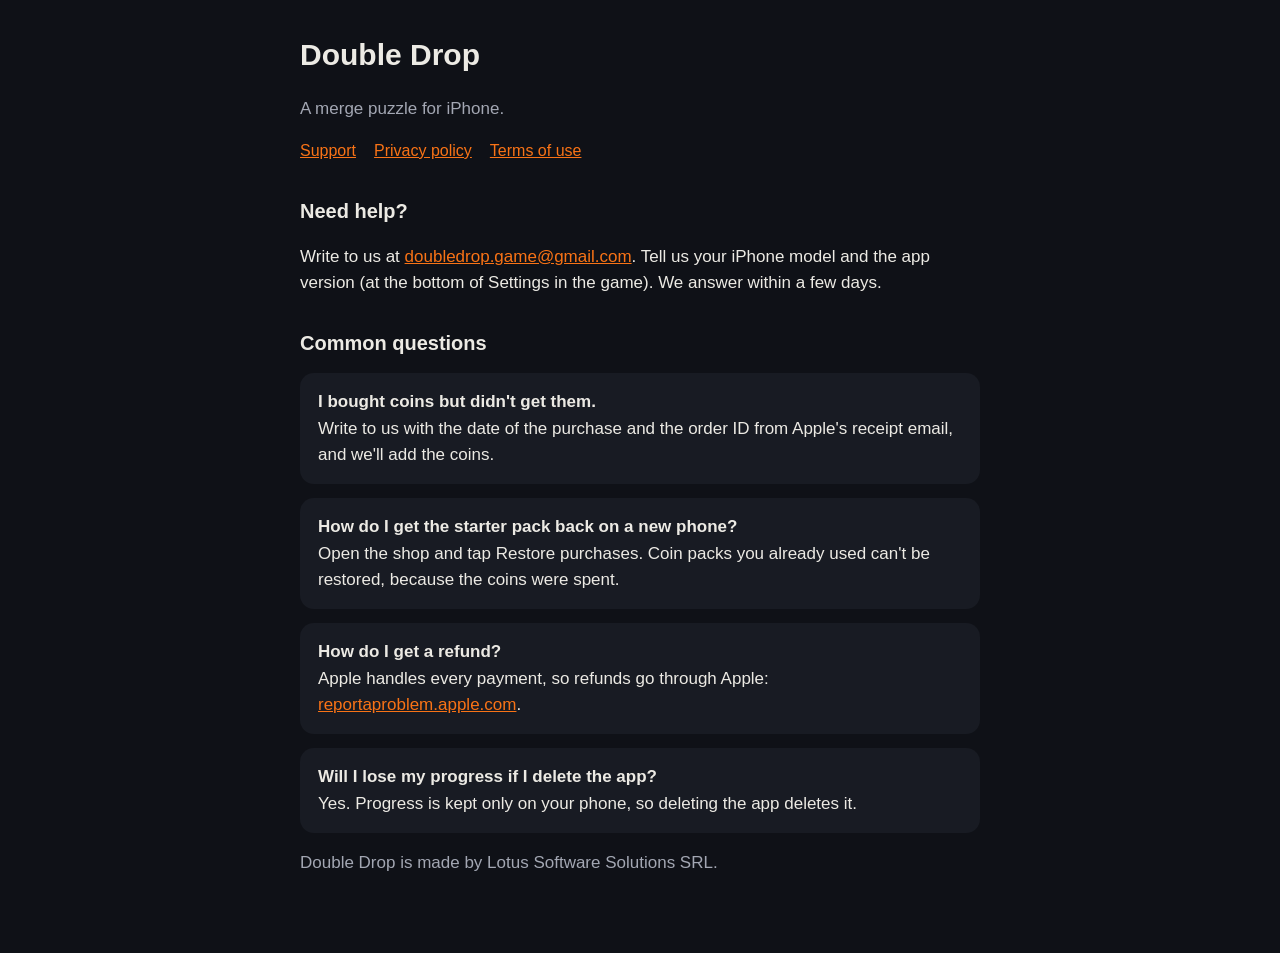
==== index.html @ e10a985d "Double Drop support, privacy and terms pages" ====
<!doctype html><html lang="en"><head><meta charset="utf-8"><meta name="viewport" content="width=device-width, initial-scale=1">
<title>Double Drop – Support</title><link rel="stylesheet" href="style.css"></head><body><main>
<h1>Double Drop</h1><p class="muted">A merge puzzle for iPhone.</p>
<nav><a href="./">Support</a><a href="privacy.html">Privacy policy</a><a href="terms.html">Terms of use</a></nav>
<h2>Need help?</h2>
<p>Write to us at <a href="mailto:doubledrop.game@gmail.com">doubledrop.game@gmail.com</a>. Tell us your iPhone model and the app version (at the bottom of Settings in the game). We answer within a few days.</p>
<h2>Common questions</h2>
<div class="card"><b>I bought coins but didn't get them.</b><br>Write to us with the date of the purchase and the order ID from Apple's receipt email, and we'll add the coins.</div>
<div class="card"><b>How do I get the starter pack back on a new phone?</b><br>Open the shop and tap Restore purchases. Coin packs you already used can't be restored, because the coins were spent.</div>
<div class="card"><b>How do I get a refund?</b><br>Apple handles every payment, so refunds go through Apple: <a href="https://reportaproblem.apple.com">reportaproblem.apple.com</a>.</div>
<div class="card"><b>Will I lose my progress if I delete the app?</b><br>Yes. Progress is kept only on your phone, so deleting the app deletes it.</div>
<p class="muted">Double Drop is made by Lotus Software Solutions SRL.</p>
</main></body></html>
---- style.css ----
:root { color-scheme: dark; --bg: #0f1117; --card: #181b23; --text: #eceae4; --muted: #a3a7b3; --accent: #f97316; }
* { box-sizing: border-box; }
body { margin: 0; background: var(--bg); color: var(--text); font: 17px/1.55 -apple-system, BlinkMacSystemFont, "Segoe UI", Roboto, sans-serif; padding: 32px 18px 60px; }
main { max-width: 680px; margin: 0 auto; }
h1 { font-size: 30px; margin: 0 0 4px; }
h2 { font-size: 20px; margin: 32px 0 8px; }
p, li { color: var(--text); }
.muted { color: var(--muted); }
a { color: var(--accent); }
nav { display: flex; gap: 18px; flex-wrap: wrap; margin: 0 0 28px; font-size: 16px; }
.card { background: var(--card); border-radius: 14px; padding: 16px 18px; margin: 14px 0; }
ul { padding-left: 22px; }
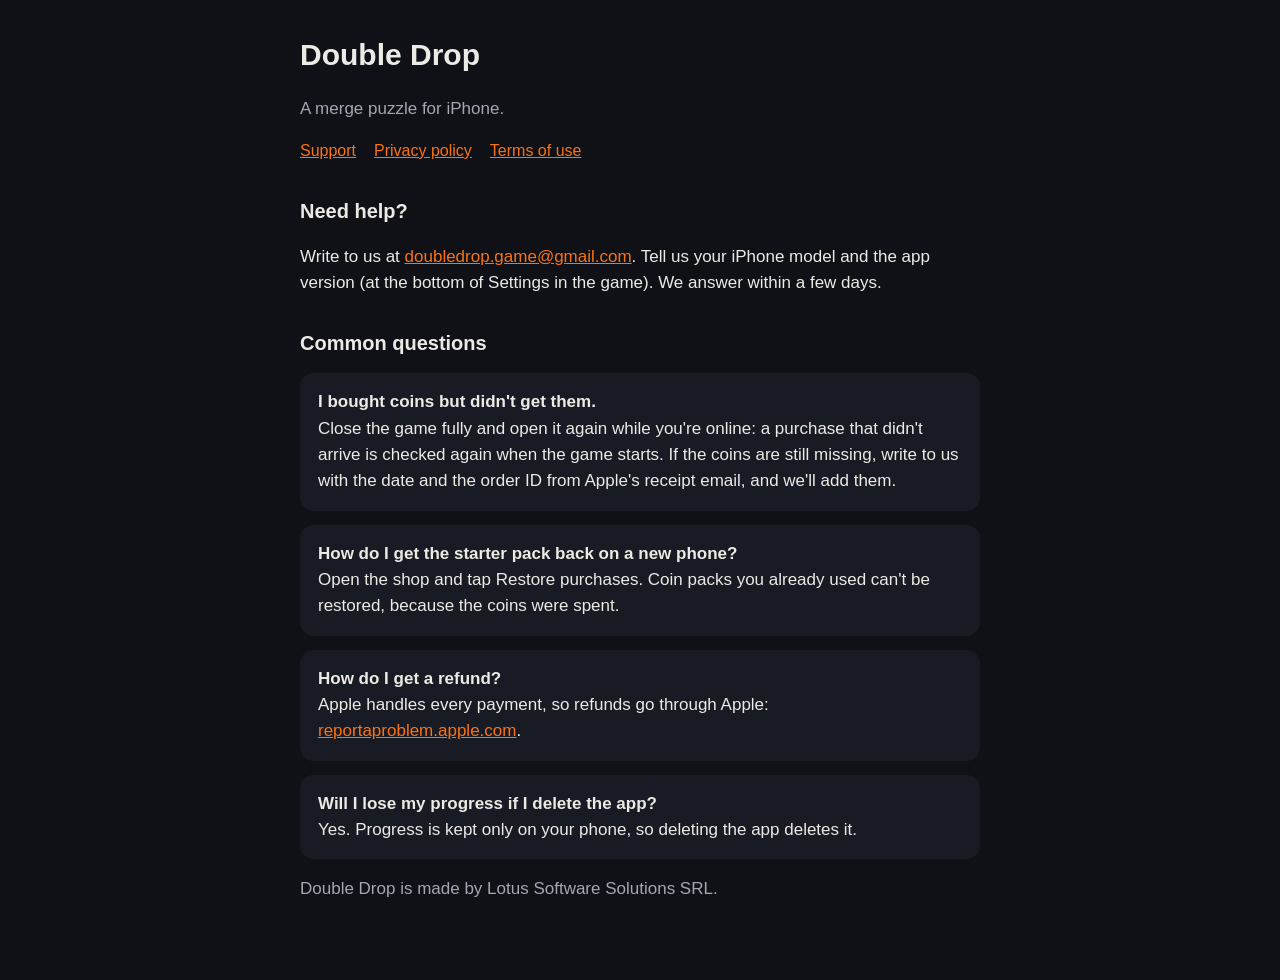
==== commit 250ce92e: "Support: reopening the game checks a missing purchase again" ====
--- a/index.html
+++ b/index.html
@@ -5,7 +5,7 @@
 <h2>Need help?</h2>
 <p>Write to us at <a href="mailto:doubledrop.game@gmail.com">doubledrop.game@gmail.com</a>. Tell us your iPhone model and the app version (at the bottom of Settings in the game). We answer within a few days.</p>
 <h2>Common questions</h2>
-<div class="card"><b>I bought coins but didn't get them.</b><br>Write to us with the date of the purchase and the order ID from Apple's receipt email, and we'll add the coins.</div>
+<div class="card"><b>I bought coins but didn't get them.</b><br>Close the game fully and open it again while you're online: a purchase that didn't arrive is checked again when the game starts. If the coins are still missing, write to us with the date and the order ID from Apple's receipt email, and we'll add them.</div>
 <div class="card"><b>How do I get the starter pack back on a new phone?</b><br>Open the shop and tap Restore purchases. Coin packs you already used can't be restored, because the coins were spent.</div>
 <div class="card"><b>How do I get a refund?</b><br>Apple handles every payment, so refunds go through Apple: <a href="https://reportaproblem.apple.com">reportaproblem.apple.com</a>.</div>
 <div class="card"><b>Will I lose my progress if I delete the app?</b><br>Yes. Progress is kept only on your phone, so deleting the app deletes it.</div>
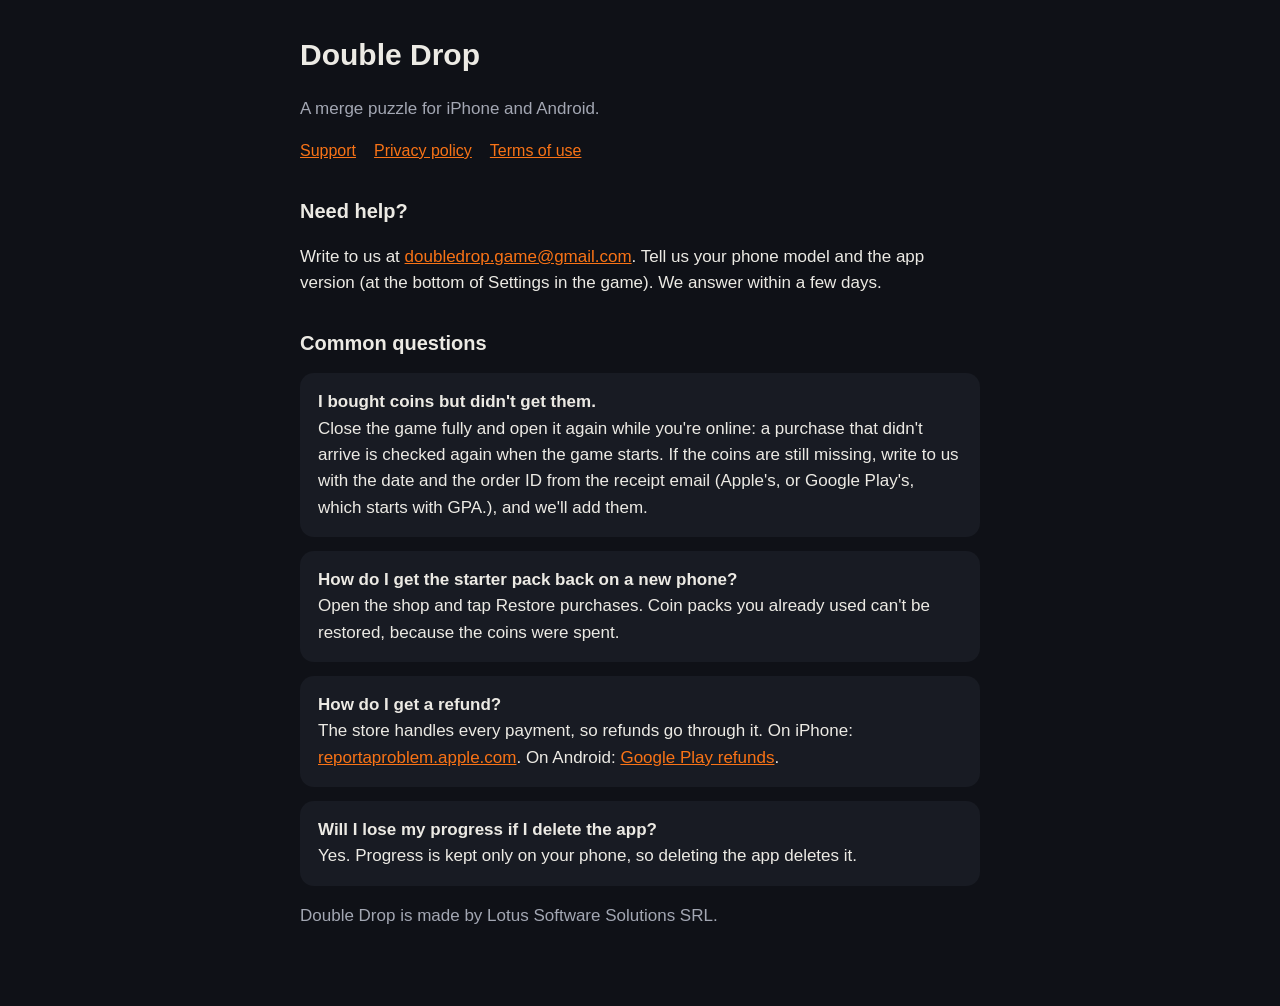
==== commit abc92cee: "Double Drop pages for Android: Google Play next to the App Store (index.html)" ====
--- a/index.html
+++ b/index.html
@@ -1,13 +1,13 @@
 <!doctype html><html lang="en"><head><meta charset="utf-8"><meta name="viewport" content="width=device-width, initial-scale=1">
 <title>Double Drop – Support</title><link rel="stylesheet" href="style.css"></head><body><main>
-<h1>Double Drop</h1><p class="muted">A merge puzzle for iPhone.</p>
+<h1>Double Drop</h1><p class="muted">A merge puzzle for iPhone and Android.</p>
 <nav><a href="./">Support</a><a href="privacy.html">Privacy policy</a><a href="terms.html">Terms of use</a></nav>
 <h2>Need help?</h2>
-<p>Write to us at <a href="mailto:doubledrop.game@gmail.com">doubledrop.game@gmail.com</a>. Tell us your iPhone model and the app version (at the bottom of Settings in the game). We answer within a few days.</p>
+<p>Write to us at <a href="mailto:doubledrop.game@gmail.com">doubledrop.game@gmail.com</a>. Tell us your phone model and the app version (at the bottom of Settings in the game). We answer within a few days.</p>
 <h2>Common questions</h2>
-<div class="card"><b>I bought coins but didn't get them.</b><br>Close the game fully and open it again while you're online: a purchase that didn't arrive is checked again when the game starts. If the coins are still missing, write to us with the date and the order ID from Apple's receipt email, and we'll add them.</div>
+<div class="card"><b>I bought coins but didn't get them.</b><br>Close the game fully and open it again while you're online: a purchase that didn't arrive is checked again when the game starts. If the coins are still missing, write to us with the date and the order ID from the receipt email (Apple's, or Google Play's, which starts with GPA.), and we'll add them.</div>
 <div class="card"><b>How do I get the starter pack back on a new phone?</b><br>Open the shop and tap Restore purchases. Coin packs you already used can't be restored, because the coins were spent.</div>
-<div class="card"><b>How do I get a refund?</b><br>Apple handles every payment, so refunds go through Apple: <a href="https://reportaproblem.apple.com">reportaproblem.apple.com</a>.</div>
+<div class="card"><b>How do I get a refund?</b><br>The store handles every payment, so refunds go through it. On iPhone: <a href="https://reportaproblem.apple.com">reportaproblem.apple.com</a>. On Android: <a href="https://support.google.com/googleplay/answer/2479637">Google Play refunds</a>.</div>
 <div class="card"><b>Will I lose my progress if I delete the app?</b><br>Yes. Progress is kept only on your phone, so deleting the app deletes it.</div>
 <p class="muted">Double Drop is made by Lotus Software Solutions SRL.</p>
 </main></body></html>
